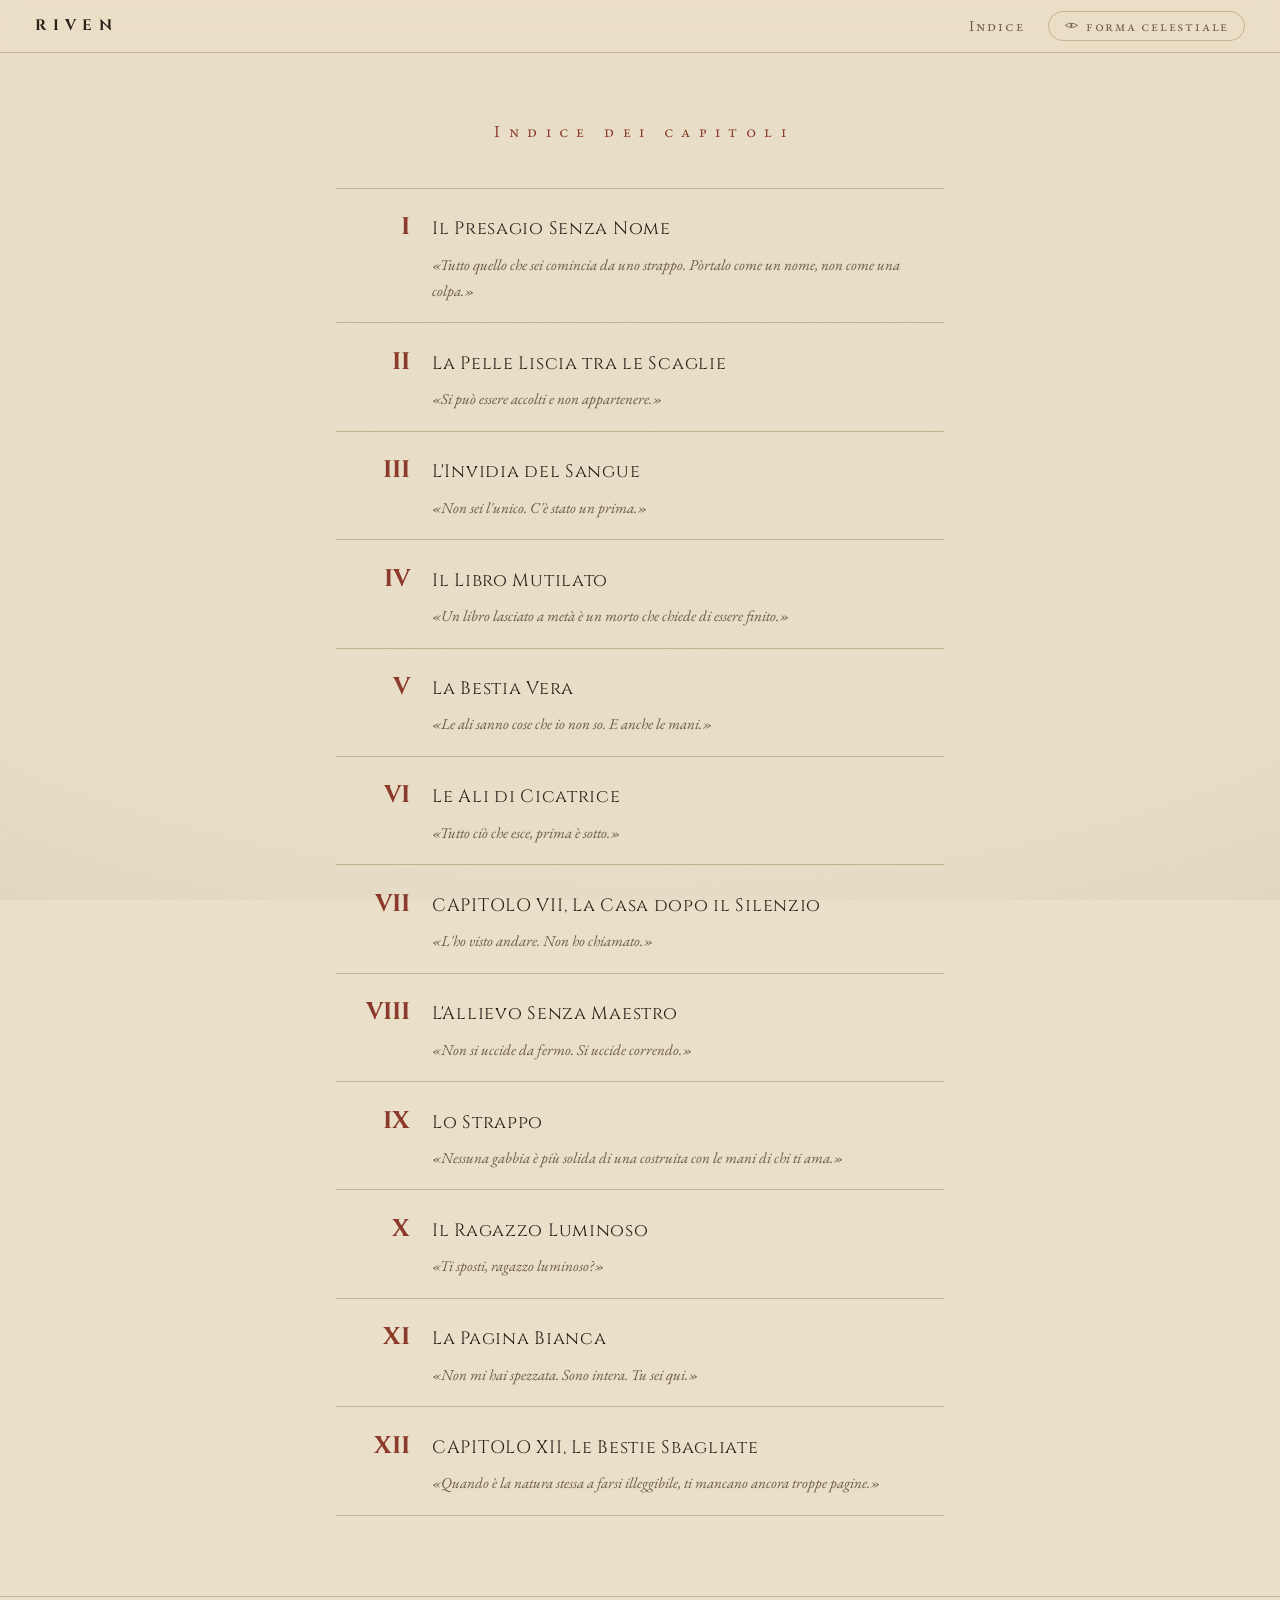
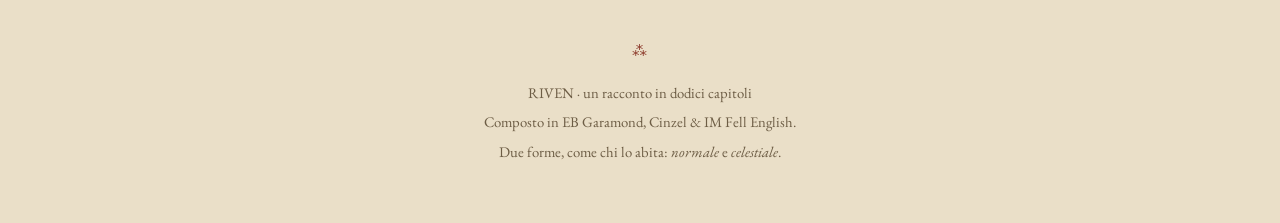
==== indice.html @ 3614bf08 "Add files via upload" ====
<!doctype html>
<html lang="it" data-tema="normale">
<head>
<meta charset="utf-8">
<meta name="viewport" content="width=device-width, initial-scale=1">
<title>Indice — RIVEN</title>
<meta name="description" content="L&#x27;indice dei capitoli del racconto.">
<meta property="og:title" content="Indice — RIVEN">
<meta property="og:description" content="L&#x27;indice dei capitoli del racconto.">
<link rel="preconnect" href="https://fonts.googleapis.com"><link rel="preconnect" href="https://fonts.gstatic.com" crossorigin><link href="https://fonts.googleapis.com/css2?family=Cinzel:wght@700;900&family=EB+Garamond:ital,wght@0,400;0,600;1,400;1,600&family=IM+Fell+English:ital@0;1&family=Caveat:wght@400;600;700&display=swap" rel="stylesheet">
<link rel="stylesheet" href="css/stile.css?v=1781387082">
<script>try{var f=localStorage.getItem('riven-forma');if(!f)f=matchMedia('(prefers-color-scheme: dark)').matches?'celestiale':'normale';document.documentElement.setAttribute('data-tema',f);}catch(e){}</script>
</head>
<body class="pagina-indice">
<div class="fiume" aria-hidden="true"><i></i></div>
<header class="barra">
  <a class="marchio" href="index.html">RIVEN</a>
  <nav>
    <a href="indice.html">Indice</a>
    <button class="forma" type="button"><svg class="occhio" viewBox="0 0 24 16" fill="none" aria-hidden="true">
  <path d="M2 8 Q12 1 22 8 Q12 15 2 8 Z" stroke="currentColor" stroke-width="1.4"/>
  <ellipse cx="12" cy="8" rx="1.4" ry="3.6" fill="currentColor"/>
</svg><span class="etichetta">forma celestiale</span></button>
  </nav>
</header>
<section class="indice" id="indice">
  <h2>Indice dei capitoli</h2>
  <ol>
    <li><a class="voce-indice" href="capitoli/capitolo-01.html">
      <span class="num">I</span><span class="tit">Il Presagio Senza Nome</span>
      <span class="epi">«Tutto quello che sei comincia da uno strappo. Pòrtalo come un nome, non come una colpa.»</span>
    </a></li>
    <li><a class="voce-indice" href="capitoli/capitolo-02.html">
      <span class="num">II</span><span class="tit">La Pelle Liscia tra le Scaglie</span>
      <span class="epi">«Si può essere accolti e non appartenere.»</span>
    </a></li>
    <li><a class="voce-indice" href="capitoli/capitolo-03.html">
      <span class="num">III</span><span class="tit">L&#x27;Invidia del Sangue</span>
      <span class="epi">«Non sei l&#x27;unico. C&#x27;è stato un prima.»</span>
    </a></li>
    <li><a class="voce-indice" href="capitoli/capitolo-04.html">
      <span class="num">IV</span><span class="tit">Il Libro Mutilato</span>
      <span class="epi">«Un libro lasciato a metà è un morto che chiede di essere finito.»</span>
    </a></li>
    <li><a class="voce-indice" href="capitoli/capitolo-05.html">
      <span class="num">V</span><span class="tit">La Bestia Vera</span>
      <span class="epi">«Le ali sanno cose che io non so. E anche le mani.»</span>
    </a></li>
    <li><a class="voce-indice" href="capitoli/capitolo-06.html">
      <span class="num">VI</span><span class="tit">Le Ali di Cicatrice</span>
      <span class="epi">«Tutto ciò che esce, prima è sotto.»</span>
    </a></li>
    <li><a class="voce-indice" href="capitoli/capitolo-07.html">
      <span class="num">VII</span><span class="tit">CAPITOLO VII, La Casa dopo il Silenzio</span>
      <span class="epi">«L&#x27;ho visto andare. Non ho chiamato.»</span>
    </a></li>
    <li><a class="voce-indice" href="capitoli/capitolo-08.html">
      <span class="num">VIII</span><span class="tit">L&#x27;Allievo Senza Maestro</span>
      <span class="epi">«Non si uccide da fermo. Si uccide correndo.»</span>
    </a></li>
    <li><a class="voce-indice" href="capitoli/capitolo-09.html">
      <span class="num">IX</span><span class="tit">Lo Strappo</span>
      <span class="epi">«Nessuna gabbia è più solida di una costruita con le mani di chi ti ama.»</span>
    </a></li>
    <li><a class="voce-indice" href="capitoli/capitolo-10.html">
      <span class="num">X</span><span class="tit">Il Ragazzo Luminoso</span>
      <span class="epi">«Ti sposti, ragazzo luminoso?»</span>
    </a></li>
    <li><a class="voce-indice" href="capitoli/capitolo-11.html">
      <span class="num">XI</span><span class="tit">La Pagina Bianca</span>
      <span class="epi">«Non mi hai spezzata. Sono intera. Tu sei qui.»</span>
    </a></li>
    <li><a class="voce-indice" href="capitoli/capitolo-12.html">
      <span class="num">XII</span><span class="tit">CAPITOLO XII, Le Bestie Sbagliate</span>
      <span class="epi">«Quando è la natura stessa a farsi illeggibile, ti mancano ancora troppe pagine.»</span>
    </a></li>
  </ol>
</section>
<footer class="colophon">
  <span class="fregio">⁂</span>
  <p>RIVEN · un racconto in dodici capitoli</p>
  <p>Composto in EB Garamond, Cinzel &amp; IM Fell English.</p>
  <p>Due forme, come chi lo abita: <em>normale</em> e <em>celestiale</em>.</p>
</footer>
<script src="js/lettura.js?v=1781387082"></script>
</body>
</html>
---- css/stile.css ----
/* ============================================================
   RIVEN · Il Quaderno dello Strappo
   Due forme: "normale" (carta & inchiostro) e "celestiale"
   (pietra notturna & sigilli viola). Il tema è il personaggio.
   ============================================================ */

/* ----------------------------- fondamenta */
:root{
  --font-corpo:'EB Garamond', Georgia, serif;
  --font-lapide:'Cinzel', serif;
  --font-altramano:'IM Fell English', 'EB Garamond', serif;
  --misura:42rem;
  --transizione:.45s cubic-bezier(.4,0,.2,1);
}

/* Forma normale — carta cartonata, inchiostro bruno, rubrica rossa */
html[data-tema="normale"]{
  --carta:#eadfc8;
  --carta-fonda:#e0d2b4;
  --carta-nota:#f2e8d2;
  --inchiostro:#2b2118;
  --inchiostro-tenue:#6d5d45;
  --rubrica:#8c3a2b;            /* il rosso dei copisti */
  --viola:#5f4190;
  --viola-tenue:#7c63ab;
  --linea:#c5b290;
  --linea-forte:#a8946d;
  --bagliore:transparent;
  --fumo-1:rgba(95,65,144,.07);
  --fumo-2:rgba(60,40,20,.06);
  --ombra:0 1px 2px rgba(43,33,24,.08), 0 12px 40px -18px rgba(43,33,24,.25);
  --c-kainar:#5f7d4c;   --c-lexora:#9a6a2c;   --c-bowkarot:#4f6378;
  --c-leda:#a0563a;     --c-torkas:#766343;
}

/* Forma celestiale — pietra notturna, osso, sigilli accesi */
html[data-tema="celestiale"]{
  --carta:#121017;
  --carta-fonda:#0c0a10;
  --carta-nota:#1a1623;
  --inchiostro:#d8d1bf;
  --inchiostro-tenue:#8d8579;
  --rubrica:#a98ae6;            /* la rubrica diventa sigillo */
  --viola:#a98ae6;
  --viola-tenue:#7e63b8;
  --linea:#2e2840;
  --linea-forte:#453a63;
  --bagliore:rgba(169,138,230,.35);
  --fumo-1:rgba(169,138,230,.10);
  --fumo-2:rgba(110,80,180,.07);
  --ombra:0 1px 2px rgba(0,0,0,.5), 0 14px 50px -16px rgba(120,90,200,.18);
  --c-kainar:#93b87e;   --c-lexora:#cda062;   --c-bowkarot:#8ba2bb;
  --c-leda:#cf8862;     --c-torkas:#ab9778;
}

*{box-sizing:border-box}
html{scroll-behavior:smooth}
html, body{ overflow-x:clip }
body{
  margin:0;
  font-family:var(--font-corpo);
  font-size:clamp(1.06rem, 1rem + .35vw, 1.22rem);
  line-height:1.72;
  color:var(--inchiostro);
  background:var(--carta);
  transition:background var(--transizione), color var(--transizione);
  -webkit-font-smoothing:antialiased;
  text-rendering:optimizeLegibility;
}

/* grana della carta — rumore SVG sopra tutto, impercettibile e vivo */
body::before{
  content:"";
  position:fixed; inset:0; z-index:40;
  pointer-events:none;
  background-image:url("data:image/svg+xml,%3Csvg xmlns='http://www.w3.org/2000/svg' width='280' height='280'%3E%3Cfilter id='g'%3E%3CfeTurbulence type='fractalNoise' baseFrequency='0.82' numOctaves='2' stitchTiles='stitch'/%3E%3CfeColorMatrix type='saturate' values='0'/%3E%3C/filter%3E%3Crect width='100%25' height='100%25' filter='url(%23g)'/%3E%3C/svg%3E");
  opacity:.055;
  mix-blend-mode:multiply;
}
html[data-tema="celestiale"] body::before{ mix-blend-mode:screen; opacity:.045; }

/* vignettatura — i bordi del foglio si scuriscono appena */
body::after{
  content:"";
  position:fixed; inset:0; z-index:39; pointer-events:none;
  background:radial-gradient(ellipse 120% 90% at 50% 40%, transparent 60%, rgba(0,0,0,.10) 100%);
  transition:opacity var(--transizione);
}
html[data-tema="normale"] body::after{ opacity:.5 }

a{color:var(--viola); text-decoration:none; transition:color .2s}
a:hover{color:var(--rubrica)}
em{font-style:italic}
strong{font-weight:600}
::selection{background:var(--viola-tenue); color:var(--carta)}

/* ----------------------------- il fiume (progresso di lettura) */
.fiume{
  position:fixed; top:0; left:0; right:0; height:3px; z-index:60;
  background:transparent;
}
.fiume i{
  display:block; height:100%; width:0;
  background:linear-gradient(90deg, var(--viola-tenue), var(--viola), var(--rubrica));
  box-shadow:0 0 8px var(--bagliore);
  transition:width .12s linear;
}

/* ----------------------------- barra di testa */
.barra{
  position:sticky; top:0; z-index:50;
  display:flex; align-items:center; justify-content:space-between;
  padding:.7rem clamp(1rem,4vw,2.2rem);
  background:var(--carta);
  background:color-mix(in srgb, var(--carta) 86%, transparent);
  -webkit-backdrop-filter:blur(8px);
  backdrop-filter:blur(8px);
  border-bottom:1px solid var(--linea);
  transition:background var(--transizione), border-color var(--transizione);
}
.marchio{
  font-family:var(--font-lapide); font-weight:700;
  letter-spacing:.42em; font-size:.95rem; color:var(--inchiostro);
}
.marchio:hover{color:var(--viola)}
.barra nav{display:flex; align-items:center; gap:1.4rem}
.barra nav a{
  font-variant:small-caps; letter-spacing:.14em; font-size:.95rem;
  color:var(--inchiostro-tenue);
}
.barra nav a:hover{color:var(--viola)}

/* il bottone della forma — la trasformazione */
.forma{
  font-family:var(--font-corpo); font-variant:small-caps; letter-spacing:.12em;
  font-size:.92rem; color:var(--inchiostro-tenue);
  background:none; border:1px solid var(--linea); border-radius:2em;
  padding:.28em 1em .34em; cursor:pointer;
  display:inline-flex; align-items:center; gap:.5em;
  transition:all .25s;
}
.forma:hover{border-color:var(--viola); color:var(--viola); box-shadow:0 0 12px var(--bagliore)}
.forma .occhio{width:1em; height:1em; flex:none}
.forma .occhio ellipse, .forma .occhio circle{transition:all .3s}

/* ----------------------------- la pagina */
.pagina{
  max-width:var(--misura);
  margin:0 auto;
  padding:clamp(2.4rem,6vw,4.5rem) clamp(1.2rem,5vw,2rem) 4rem;
}

/* ----------------------------- testata di capitolo */
.testata{ text-align:center; margin-bottom:3rem; position:relative }
.occhiello{
  font-variant:small-caps; letter-spacing:.5em; text-indent:.5em;
  color:var(--rubrica); font-size:.95rem; margin:0 0 1rem;
}
.titolo{
  font-family:var(--font-lapide); font-weight:700;
  font-size:clamp(1.9rem, 1.4rem + 2.4vw, 3rem);
  letter-spacing:.06em; line-height:1.18;
  margin:.1em 0 .5em; color:var(--inchiostro);
  text-wrap:balance;
}
html[data-tema="celestiale"] .titolo{ text-shadow:0 0 26px var(--bagliore) }
.epigrafe{
  font-family:var(--font-altramano); font-style:italic;
  color:var(--inchiostro-tenue); font-size:1.04em;
  max-width:30em; margin:0 auto;
}
.testata::after{
  content:"";
  display:block; width:7rem; height:1px; margin:2rem auto 0;
  background:linear-gradient(90deg, transparent, var(--linea-forte), transparent);
}
/* numerale in filigrana dietro la testata */
.filigrana{
  position:absolute; inset:-1.4rem 0 auto; z-index:-1;
  font-family:var(--font-lapide); font-weight:900;
  font-size:clamp(7rem,18vw,11rem); line-height:1;
  color:var(--inchiostro); opacity:.045;
  user-select:none; pointer-events:none;
}

/* ----------------------------- la tavola (illustrazione) */
.tavola{ margin:0 0 3.2rem; }
.tavola .cornice{
  border:1px solid var(--linea-forte);
  outline:1px solid var(--linea);
  outline-offset:5px;
  background:var(--carta-fonda);
  aspect-ratio:16/10;
  display:grid; place-items:center;
  overflow:hidden; position:relative;
  box-shadow:var(--ombra);
  transition:all var(--transizione);
}
.tavola img{ width:100%; height:100%; object-fit:cover; display:block }
.segnaposto{ text-align:center; padding:1rem; position:relative; width:100% }
.segnaposto .numerale{
  display:block; font-family:var(--font-lapide); font-weight:900;
  font-size:clamp(3.4rem,9vw,5.6rem); color:var(--inchiostro); opacity:.13;
  line-height:1;
}
.segnaposto .motivo{
  display:block; margin-top:.6rem;
  font-variant:small-caps; letter-spacing:.3em; text-indent:.3em;
  font-size:.82rem; color:var(--inchiostro-tenue);
}
.segnaposto::before, .segnaposto::after{
  content:"❦"; position:absolute; top:50%; transform:translateY(-50%);
  color:var(--linea-forte); font-size:1.1rem;
}
.segnaposto::before{left:8%} .segnaposto::after{right:8%}
.tavola figcaption{
  margin-top:.85rem; text-align:center;
  font-variant:small-caps; letter-spacing:.26em; text-indent:.26em;
  font-size:.85rem; color:var(--inchiostro-tenue);
}

/* ----------------------------- il testo */
.testo p{ margin:0 0 1.15em; text-align:justify; -webkit-hyphens:auto; hyphens:auto; }

/* capolettera — rubricato come nei manoscritti */
/* capolettera illuminato, da fiaba — span esplicito (sempre visibile, niente quirk di ::first-letter) */
.testo p.incipit .capolettera{
  float:left;
  font-family:var(--font-altramano); font-style:italic; font-weight:normal;
  font-size:5.5em; line-height:.75;
  margin:.06em .08em -.05em 0; padding:0 .08em 0 0;
  color:var(--rubrica);
}
@supports (color: color-mix(in srgb, red, blue)) {
  .testo p.incipit .capolettera {
    text-shadow:1px 1px 0 color-mix(in srgb, var(--rubrica) 28%, transparent);
  }
}
html[data-tema="celestiale"] .testo p.incipit .capolettera{
  color:var(--viola); text-shadow:0 0 26px var(--bagliore);
}

/* dialoghi — rientro pendente + filo a sinistra che si tinge col parlante */
.testo p.dialogo{
  padding-left:1.3em; text-indent:-.7em;
  border-left:2px solid var(--linea-forte); margin-left:.1em;
}
/* colori-personaggio: nome del parlante + filo del dialogo */
.chi{ font-style:normal; font-weight:600 }
.chi-riven{ color:var(--viola) }
.chi-kainar{ color:var(--c-kainar) }
.chi-lexora{ color:var(--c-lexora) }
.chi-bowkarot{ color:var(--c-bowkarot) }
.chi-leda{ color:var(--c-leda) }
.chi-torkas{ color:var(--c-torkas) }


/* l'altra mano — le voci e i marginalia del Primo */
.testo p.altramano{
  font-family:var(--font-altramano); font-style:italic;
  color:var(--inchiostro);
  color:color-mix(in srgb, var(--inchiostro) 72%, var(--viola));
  text-align:left;
  padding-left:1.6rem; position:relative;
  margin:1.5em 0;
}
.testo p.altramano::before{
  content:""; position:absolute; left:.35rem; top:.3em; bottom:.3em;
  width:1px; background:linear-gradient(var(--viola-tenue), transparent);
}
.testo p.altramano em{ font-style:normal }

/* separatore di scena */
.separatore{
  text-align:center; margin:2.6em 0;
  color:var(--rubrica); font-size:1.15em; letter-spacing:.8em; text-indent:.8em;
  user-select:none;
}
html[data-tema="celestiale"] .separatore{ text-shadow:0 0 14px var(--bagliore) }

/* ----------------------------- psicosi del Cap. VI (le voci sopra il testo) */
.testo{ position:relative }
.psicosi{ position:relative; z-index:0 }
.psicosi::before{
  content:""; position:absolute; inset:-3% 0; z-index:-1; pointer-events:none;
  background:radial-gradient(72% 42% at 50% 50%, var(--fumo-1), transparent 72%);
}
.psicosi-voci{
  position:absolute; inset:0; z-index:6; pointer-events:none;
  font-size:1rem;          /* base per gli em delle voci */
}
.voce{
  position:absolute; font-family:'Caveat', cursive; font-weight:600;
  white-space:nowrap; line-height:1; letter-spacing:.01em;
  opacity:0; transform:rotate(var(--rot,0deg)); will-change:opacity; user-select:none;
}
.voce.paziente{ color:var(--viola) }
.voce.piccola{ color:var(--inchiostro-tenue); font-weight:400; font-style:italic }
html[data-tema="celestiale"] .voce.paziente{ text-shadow:0 0 14px var(--bagliore) }
html[data-tema="celestiale"] .voce.piccola{ text-shadow:0 0 8px rgba(126,99,184,.4) }
.voce .moto{ display:inline-block; will-change:transform }

/* le voci nascono solo quando la scena entra in vista */
.psicosi.attiva .voce.comparsa{ animation:comparsa 1.7s ease forwards }
.psicosi.attiva .voce.pulsazione{ animation:pulsazione 5s ease-in-out infinite }
.psicosi.attiva .voce.lampeggio{ animation:lampeggio 3.4s linear infinite }
.psicosi.attiva .moto.deriva{
  animation-name:deriva; animation-timing-function:ease-in-out;
  animation-iteration-count:infinite; animation-direction:alternate;
}
.psicosi.attiva .moto.tremore{ animation:tremore .14s steps(2,end) infinite }

@keyframes comparsa{ from{opacity:0; filter:blur(3px)} to{opacity:var(--op); filter:blur(0)} }
@keyframes pulsazione{ 0%,100%{opacity:calc(var(--op) * .3)} 50%{opacity:var(--op)} }
@keyframes lampeggio{
  0%{opacity:0} 6%{opacity:var(--op)} 10%{opacity:.04} 15%{opacity:var(--op)}
  34%{opacity:var(--op)} 40%{opacity:0} 70%{opacity:0} 75%{opacity:calc(var(--op)*.9)}
  79%{opacity:.04} 84%{opacity:var(--op)} 95%{opacity:var(--op)} 100%{opacity:0}
}
@keyframes deriva{ from{transform:translate(0,0)} to{transform:translate(.5em,-.55em)} }
@keyframes tremore{
  0%{transform:translate(0,0)} 50%{transform:translate(.06em,-.05em)} 100%{transform:translate(-.05em,.05em)}
}
@media (max-width:760px){ .psicosi-voci{ font-size:.5rem; overflow:hidden } }
@media (prefers-reduced-motion:reduce){
  .voce{ opacity:var(--op) !important; animation:none !important }
  .moto{ animation:none !important }
}

/* ----------------------------- dal bestiario (il libro nel libro) */
.bestiario{
  margin:3.4rem auto 0; max-width:33rem;
  background:var(--carta-nota);
  border:1px solid var(--linea-forte);
  outline:1px solid var(--linea); outline-offset:5px;
  padding:1.5rem 1.7rem 1.2rem;
  transform:rotate(-.5deg);
  box-shadow:var(--ombra);
}
.bestiario .rubrichetta{
  display:block; text-align:center;
  font-variant:small-caps; letter-spacing:.42em; text-indent:.42em;
  font-size:.8rem; color:var(--rubrica); margin-bottom:.9rem;
}
.bestiario .nota{
  font-family:var(--font-altramano); font-style:italic;
  font-size:1.06em; line-height:1.62; margin:0 0 .9em; text-align:left;
}
.bestiario .nota em{ font-style:normal }
.bestiario .provenienza{
  font-size:.86em; color:var(--inchiostro-tenue);
  text-align:right; margin:0; line-height:1.5;
}
html[data-tema="celestiale"] .bestiario{ box-shadow:0 1px 2px rgba(0,0,0,.5), 0 0 34px -12px var(--bagliore) }

/* ----------------------------- finalino (glifo statico di chiusura) */
.finalino-wrap{ margin:3.4rem 0 0; text-align:center }
.finalino{ width:clamp(9rem, 30vw, 13rem); height:auto; display:inline-block }
.finalino .vite path{ stroke:var(--rubrica); stroke-width:1.3; fill:none; stroke-linecap:round; opacity:.8 }
.finalino .motivo path{ stroke:var(--rubrica); stroke-width:1.4; fill:none; stroke-linecap:round; stroke-linejoin:round }
.finalino .motivo .pieno{ fill:var(--viola); stroke:none }
.finalino .pieno{ fill:var(--rubrica); stroke:none }
html[data-tema="celestiale"] .finalino{ filter:drop-shadow(0 0 9px var(--bagliore)) }

/* ----------------------------- explicit (chiusa di capitolo) */
.explicit{
  margin:1.4rem 0 0; text-align:center;
  font-variant:small-caps; letter-spacing:.45em; text-indent:.45em;
  font-size:.78rem; color:var(--inchiostro-tenue);
}

/* ----------------------------- passi (navigazione tra capitoli) */
.passi{
  margin-top:4.5rem; padding-top:1.6rem;
  border-top:1px solid var(--linea);
  display:flex; justify-content:space-between; gap:1rem;
}
.passi a{
  display:flex; flex-direction:column; gap:.15rem; max-width:46%;
}
.passi .verso{
  font-variant:small-caps; letter-spacing:.22em; font-size:.8rem;
  color:var(--inchiostro-tenue);
}
.passi .dove{ font-family:var(--font-lapide); font-size:.98rem; letter-spacing:.04em }
.passi a:hover .dove{ color:var(--rubrica) }
.passi .innanzi{ margin-left:auto; text-align:right }

/* ----------------------------- copertina */
.copertina{
  min-height:100vh;
  min-height:100svh;
  display:grid; place-items:center; text-align:center;
  position:relative; overflow:hidden;
  padding:2rem 1rem;
}
.copertina-interno{ position:relative; z-index:2; max-width:46rem }
.sovratitolo{
  font-variant:small-caps; letter-spacing:.6em; text-indent:.6em;
  color:var(--inchiostro-tenue); font-size:.95rem; margin:0 0 2.2rem;
}
.titolone{
  font-family:var(--font-lapide); font-weight:900;
  font-size:clamp(4rem, 14vw, 9.5rem);
  letter-spacing:.3em; text-indent:.3em;
  margin:.05em 0; line-height:1; color:var(--inchiostro);
}
html[data-tema="celestiale"] .titolone{ text-shadow:0 0 60px var(--bagliore) }
.sottotitolo{
  font-family:var(--font-altramano); font-style:italic;
  font-size:clamp(1.05rem, 1rem + .8vw, 1.4rem);
  color:var(--inchiostro-tenue); margin:1.6rem auto 0; max-width:30em;
}

/* il sigillo — occhio a pupilla verticale tra due ali di fumo */
.sigillo{ width:clamp(64px, 10vw, 96px); height:auto; margin-bottom:1.6rem }
.sigillo .tratto{ stroke:var(--inchiostro); transition:stroke var(--transizione) }
.sigillo .pupilla{ fill:var(--viola); transition:fill var(--transizione) }
html[data-tema="celestiale"] .sigillo{ filter:drop-shadow(0 0 14px var(--bagliore)) }
@keyframes respiro{ 0%,100%{opacity:.85} 50%{opacity:1} }
html[data-tema="celestiale"] .sigillo{ animation:respiro 5s ease-in-out infinite }

/* fumo che deriva sulla copertina */
.fumo{ position:absolute; border-radius:50%; filter:blur(52px); z-index:1; pointer-events:none }
.fumo.a{ width:46vmax; height:30vmax; left:-12vmax; top:6vmax;  background:radial-gradient(closest-side, var(--fumo-1), transparent) }
.fumo.b{ width:42vmax; height:34vmax; right:-14vmax; bottom:-4vmax; background:radial-gradient(closest-side, var(--fumo-2), transparent) }
.fumo.c{ width:30vmax; height:22vmax; left:30vmax; bottom:10vmax; background:radial-gradient(closest-side, var(--fumo-1), transparent) }
@keyframes deriva-a{ from{transform:translate(0,0) rotate(0deg)} to{transform:translate(7vmax,-4vmax) rotate(8deg)} }
@keyframes deriva-b{ from{transform:translate(0,0)} to{transform:translate(-6vmax,-5vmax)} }
@keyframes deriva-c{ from{transform:translate(0,0) scale(1)} to{transform:translate(4vmax,3vmax) scale(1.15)} }
.fumo.a{ animation:deriva-a 26s ease-in-out infinite alternate }
.fumo.b{ animation:deriva-b 31s ease-in-out infinite alternate }
.fumo.c{ animation:deriva-c 23s ease-in-out infinite alternate }

/* segnalibro — riprendi la lettura */
.segnalibro{
  display:none;
  margin:2.4rem auto 0; max-width:26rem;
  border:1px solid var(--linea-forte);
  background:var(--carta-nota);
  padding:.8rem 2rem .8rem 1.2rem; text-align:center;
  box-shadow:var(--ombra); position:relative;
}
.chiudi-segnalibro{
  position:absolute; top:.4rem; right:.4rem;
  background:transparent; border:none;
  color:var(--inchiostro-tenue); font-size:.9rem;
  cursor:pointer; padding:.2rem; transition:color .2s;
}
.chiudi-segnalibro:hover{ color:var(--rubrica) }
.segnalibro.visibile{ display:block }
.segnalibro .dove-eri{
  font-variant:small-caps; letter-spacing:.2em; font-size:.8rem;
  color:var(--inchiostro-tenue); display:block; margin-bottom:.15rem;
}
.segnalibro a{ font-family:var(--font-lapide); letter-spacing:.05em }

/* ----------------------------- indice */
.indice{ max-width:var(--misura); margin:0 auto; padding:4rem clamp(1.2rem,5vw,2rem) 5rem }
.indice h2{
  font-variant:small-caps; letter-spacing:.5em; text-indent:.5em; text-align:center;
  font-weight:400; font-size:1.05rem; color:var(--rubrica); margin:0 0 2.6rem;
}
.indice ol{ list-style:none; margin:0; padding:0 }
.indice li{ border-bottom:1px solid var(--linea) }
.indice li:first-child{ border-top:1px solid var(--linea) }
.voce-indice{
  display:grid; grid-template-columns:4.2rem 1fr; gap:0 1.4rem;
  align-items:baseline;
  padding:1.15rem .4rem; color:var(--inchiostro);
  transition:background .25s;
}
.voce-indice:hover{ background:color-mix(in srgb, var(--viola) 6%, transparent) }
.voce-indice .num{
  font-family:var(--font-lapide); font-weight:700; font-size:1.5rem;
  color:var(--rubrica); text-align:right;
  transition:text-shadow .25s;
}
.voce-indice:hover .num{ text-shadow:0 0 16px var(--bagliore) }
.voce-indice .tit{ font-family:var(--font-lapide); font-size:1.12rem; letter-spacing:.04em }
.voce-indice .epi{
  grid-column:2; font-family:var(--font-altramano); font-style:italic;
  font-size:.95rem; color:var(--inchiostro-tenue); margin-top:.2rem;
}

/* ----------------------------- colophon */
.colophon{
  border-top:1px solid var(--linea);
  text-align:center; padding:2.6rem 1.4rem 3.4rem;
  color:var(--inchiostro-tenue); font-size:.92rem;
}
.colophon .fregio{ color:var(--rubrica); letter-spacing:.6em; text-indent:.6em; display:block; margin-bottom:1rem }
.colophon p{ margin:.3em 0 }

/* il libro che si apre (home) */
.home .copertina{ gap:0 }
.scena-libro{ perspective:2400px; perspective-origin:50% 42%; position:relative; z-index:2 }
.libro3d{
  --spessore: 40px;
  position:relative;
  width:min(82vw, 30rem); height:min(74svh, 42rem);
  transform-style:preserve-3d; cursor:grab;
}
.libro3d:active{ cursor:grabbing }
.libro3d:focus-visible{ outline:2px solid var(--viola); outline-offset:16px; border-radius:6px }

/* la pagina interna (incipit) — sotto la copertina, si scopre aprendo */
.pagina-dentro{
  position:absolute; inset:0;
  background:var(--carta-nota);
  border:1px solid var(--linea-forte);
  transform:translateZ(calc(var(--spessore) * -1));
  box-shadow:var(--ombra);
  display:grid; place-items:center;
  padding:clamp(1.4rem,4.5vw,3rem); overflow:hidden;
  backface-visibility:hidden; -webkit-backface-visibility:hidden;
}
.pagina-dentro::before{
  content:""; position:absolute; top:0; bottom:0; left:0; width:13%;
  background:linear-gradient(90deg, rgba(0,0,0,.17), transparent); pointer-events:none;
}

/* la copertina rigida, incernierata a sinistra (lo spine) */
.copertina-libro{
  position:absolute; inset:0;
  transform-origin:left center; transform:rotateY(0deg);
  transform-style:preserve-3d;
  transition:transform 1.7s cubic-bezier(.62,.04,.26,1);
  z-index:3;
}
.libro3d.aperto .copertina-libro{ transform:rotateY(-160deg) }
.faccia{
  position:absolute; inset:0;
  backface-visibility:hidden; -webkit-backface-visibility:hidden;
  display:grid; place-items:center;
}
.faccia.fronte{
  background:linear-gradient(120deg, rgba(0,0,0,.20), transparent 22%), var(--carta-fonda);
  border:1px solid var(--linea-forte);
  outline:1px solid var(--linea); outline-offset:-11px;
  box-shadow:var(--ombra), inset 0 0 70px rgba(0,0,0,.08);
  text-align:center; padding:2rem 1.6rem;
}
.faccia.fronte::before{
  content:""; position:absolute; top:0; bottom:0; left:0; width:10px;
  background:linear-gradient(90deg, rgba(0,0,0,.30), rgba(0,0,0,.03));
}
.faccia.retro{
  transform:rotateY(180deg);
  background:var(--carta-fonda);
  border:1px solid var(--linea-forte);
  outline:1px solid var(--linea); outline-offset:-11px;
}
.sigillo-retro{ width:44% }
.sigillo-retro path{ stroke:var(--inchiostro); opacity:.2 }
.sigillo-retro ellipse{ fill:var(--viola); opacity:.3 }

.faccia.fronte .titolone{ font-size:clamp(2.8rem,11vw,5rem); letter-spacing:.24em; text-indent:.24em }
.faccia.fronte .sovratitolo{ margin-bottom:1.4rem; font-size:.78rem }
.faccia.fronte .sottotitolo{ font-size:1.02rem; margin-top:1.2rem }
.faccia.fronte .invito{
  display:inline-block; margin-top:2.2rem;
  font-variant:small-caps; letter-spacing:.4em; text-indent:.4em; font-size:.82rem;
  color:var(--rubrica); border:1px solid var(--linea-forte); border-radius:2em;
  padding:.45em 1.4em .5em; animation:respiro 3.2s ease-in-out infinite;
}

/* incipit: appare quando la copertina è quasi spalancata */
.pagina-dentro .incipit{
  font-family:var(--font-altramano); font-style:italic;
  text-align:center; line-height:1.8;
  font-size:clamp(1rem,.9rem + .6vw,1.2rem);
  opacity:0; transform:translateY(8px);
  transition:opacity 1s ease, transform 1s ease;
}
.libro3d.aperto .incipit{ opacity:1; transform:none; transition-delay:1s }
.pagina-dentro .incipit p{ margin:0 0 1.1em }
.pagina-dentro .incipit .monito{ color:var(--rubrica); margin-top:1.5em }
.pagina-dentro .incipit .vai-indice{
  display:inline-block; position:relative; z-index:50; transform:translateZ(20px); cursor:pointer;
  background:transparent; border:1px solid var(--rubrica); color:var(--rubrica); padding:.5rem 1.2rem; border-radius:2em; transition:all .2s; background:none; border:none; color:var(--viola); margin-top:1rem; font-family:var(--font-corpo); font-style:normal;
  font-variant:small-caps; letter-spacing:.32em; text-indent:.32em; font-size:.85rem;
}
@media (prefers-reduced-motion:reduce){
  .copertina-libro{ transition:transform .4s ease } .incipit{ transition:none }
}

/* ----------------------------- post scriptum (a mano) */
.postscriptum{
  margin:3rem auto 0; max-width:30rem;
  font-family:'Caveat', cursive;
  color:var(--inchiostro);
  color:color-mix(in srgb, var(--inchiostro) 60%, var(--viola));
  transform:rotate(-1.6deg);
  border-top:1px dashed var(--linea-forte);
  padding-top:2rem; text-align:center;
}
.postscriptum .ps-riga{ font-size:1.5rem; line-height:1.3; margin:0 0 .7em }
.postscriptum .grande{ font-size:1.9rem; font-weight:600 }
.postscriptum .ps-firma{ font-size:1.4rem; text-align:right; margin:.8em 0 0 }
html[data-tema="celestiale"] .postscriptum{ text-shadow:0 0 14px var(--bagliore) }

/* ----------------------------- la marea (Cap. XI — il panico, l'affogare) */
.panico{ position:relative }
/* la stanza si stringe: vignetta fredda che pulsa, pilotata dallo scroll */
.marea{
  position:fixed; inset:0; z-index:30; pointer-events:none;
  opacity:0; transition:opacity .25s linear;
  background:
    radial-gradient(120% 90% at 50% 45%, transparent 30%, rgba(8,10,22,.55) 78%, rgba(4,6,16,.92) 100%),
    radial-gradient(60% 50% at 50% 45%, rgba(40,60,120,.18), transparent 70%);
}
.marea::after{   /* increspatura d'acqua nera ai bordi */
  content:""; position:absolute; inset:0;
  background:radial-gradient(100% 70% at 50% 50%, transparent 55%, rgba(20,30,60,.35) 100%);
  mix-blend-mode:multiply;
}
html[data-tema="celestiale"] .marea{
  background:
    radial-gradient(120% 90% at 50% 45%, transparent 28%, rgba(0,0,0,.6) 76%, #000 100%),
    radial-gradient(60% 50% at 50% 45%, rgba(120,90,200,.22), transparent 70%);
}
/* il testo del panico, man mano che si affonda, si fa opaco e trema (var pilotata da JS) */
.panico{ --giu:0 }
.panico .testo-affonda, .panico > p, .panico > div:not(.marea){
  transition:filter .3s linear;
}
@media (prefers-reduced-motion:reduce){
  .marea{ transition:none }
}

/* ============================================================
   EFFETTI IMMERSIVI per-capitolo
   ============================================================ */

/* --- Cap. III · il sigillo inciso a fuoco --- */
.sigillo-scena{ position:relative }
.sigillo-fuoco{
  position:fixed; inset:0; z-index:33; pointer-events:none;
  display:grid; place-items:center; opacity:0;
  background:radial-gradient(closest-side, rgba(8,4,18,.74), rgba(8,4,18,.32) 45%, transparent 70%);
}
.sigillo-fuoco svg{ width:min(66vmin, 520px); height:auto; overflow:visible }
.sigillo-fuoco .ramo{
  fill:none; stroke:#c9aef0; stroke-width:2.4; stroke-linecap:round; stroke-linejoin:round;
  stroke-dasharray:1; stroke-dashoffset:1;
  filter:drop-shadow(0 0 4px #fff) drop-shadow(0 0 12px var(--viola)) drop-shadow(0 0 26px var(--viola));
}
.sigillo-fuoco .occhio-p{
  fill:#e7d8ff; opacity:0;
  transform-box:fill-box; transform-origin:center;
  filter:drop-shadow(0 0 10px var(--viola)) drop-shadow(0 0 22px var(--viola));
}
.sigillo-scena.acceso .sigillo-fuoco{ animation:sig-vita 6.5s ease forwards }
.sigillo-scena.acceso .ramo{ animation:sig-incidi 1.9s cubic-bezier(.5,0,.3,1) forwards .2s, sig-pulsa 2.4s ease-in-out 2.2s infinite }
.sigillo-scena.acceso .ramo:nth-of-type(n+2){ animation-delay:.65s, 2.4s }
.sigillo-scena.acceso .ramo:nth-of-type(n+5){ animation-delay:1.1s, 2.6s }
.sigillo-scena.acceso .occhio-p{ animation:sig-occhio 1.5s ease forwards 1.7s }
@keyframes sig-vita{ 0%{opacity:0} 14%{opacity:1} 60%{opacity:1} 78%{opacity:.92} 100%{opacity:0} }
@keyframes sig-incidi{ to{ stroke-dashoffset:0 } }
@keyframes sig-pulsa{ 0%,100%{ stroke:#b79ae6 } 50%{ stroke:#efe2ff } }
@keyframes sig-occhio{ 0%{opacity:0; transform:scale(.4)} 55%{opacity:1; transform:scale(1.12)} 100%{opacity:.95; transform:none} }
@media (prefers-reduced-motion:reduce){ .sigillo-fuoco{ display:none } }

/* --- Cap. IV · inchiostro sanguinante --- */
.inchiostro{ position:fixed; top:0; left:0; right:0; height:0; z-index:24; pointer-events:none; --ink:#241a12 }
html[data-tema="celestiale"] .inchiostro{ --ink:#5b3f87 }
.inchiostro .orlo{ position:absolute; top:0; left:0; right:0; height:5px; background:var(--ink); opacity:.5 }
.inchiostro .goccia{
  position:absolute; top:0; width:10px;
  height:calc(var(--cola,0) * var(--maxlen,30vh));
  background:linear-gradient(var(--ink) 55%, transparent);
  border-radius:0 0 46% 46% / 0 0 16px 16px;
  opacity:.4; transition:height .12s linear;
}
html[data-tema="celestiale"] .inchiostro .goccia{ opacity:.5; filter:drop-shadow(0 0 6px rgba(150,110,225,.45)) }
@media (prefers-reduced-motion:reduce){ .inchiostro .goccia{ transition:none } }

/* --- Cap. V · lo sciame di occhi --- */
.lupi{ position:relative }
.occhi{ position:fixed; inset:0; z-index:9; pointer-events:none; opacity:0; transition:opacity 1.4s ease }
.lupi.visti .occhi{ opacity:1 }
.occhi::before{ content:""; position:absolute; inset:0;
  background:radial-gradient(120% 95% at 50% 50%, transparent 40%, rgba(3,1,8,.72) 100%); }
.occhio-spia{ position:absolute; width:calc(var(--sc,1) * 58px); transform:translate(-50%,-50%) }
.occhio-spia svg{ width:100%; height:auto; overflow:visible; display:block }
.occhio-spia .palpebra{ fill:rgba(8,5,14,.9); stroke-width:1 }
.occhio-spia .bulbo{ transition:transform .16s ease-out }
.tinta-r .palpebra{ stroke:rgba(190,40,55,.55) }
.tinta-r .iride{ fill:#5e0e1a } .tinta-r .pupilla{ fill:#e23047; filter:drop-shadow(0 0 5px #e23047) }
.tinta-v .palpebra{ stroke:rgba(150,110,225,.55) }
.tinta-v .iride{ fill:#2f1f55 } .tinta-v .pupilla{ fill:#a98ae6; filter:drop-shadow(0 0 6px #a98ae6) }
.lupi.visti .occhio-spia{ animation:occhio-nasce .8s ease both }
@keyframes occhio-nasce{ from{opacity:0} to{opacity:1} }
@media (prefers-reduced-motion:reduce){ .occhio-spia .bulbo{ transition:none } }

/* --- Cap. IX · lo strappo di carta --- */
.strappo{ position:relative; margin:2.2rem 0; overflow:visible }
.strappo .orlo-su, .strappo .orlo-giu, .strappo .vuoto{
  display:block; width:100vw; margin-left:50%; transform:translateX(-50%);
}
.strappo .orlo-su, .strappo .orlo-giu{ height:22px }
.strappo .orlo-su path, .strappo .orlo-giu path{ fill:var(--carta) }
.strappo .orlo-su{ filter:drop-shadow(0 3px 2px rgba(0,0,0,.28)) }
.strappo .orlo-giu{ filter:drop-shadow(0 -3px 2px rgba(0,0,0,.28)) }
.strappo .vuoto{ height:0; background:#06040c; box-shadow:inset 0 0 34px #000;
  transition:height 1.2s cubic-bezier(.7,0,.3,1) }
.strappo.aperto .vuoto{ height:62px }
@media (prefers-reduced-motion:reduce){ .strappo .vuoto{ transition:none; height:40px } }

/* ----------------------------- accessibilità & stampa */
@media (prefers-reduced-motion:reduce){
  .fumo, .sigillo{ animation:none !important }
  html{ scroll-behavior:auto }
}
@media (max-width:560px){
  .testo p{ text-align:left }
  .passi .dove{ font-size:.88rem }
  .voce-indice{ grid-template-columns:3rem 1fr; gap:0 .9rem }
}
@media print{
  .barra, .fiume, .passi, .forma, .discesa, .fumo, .segnalibro, .psicosi-voci, .marea,
  .sigillo-fuoco, .inchiostro, .occhi, .strappo{ display:none !important }
  .copertina-libro{ display:none !important }
  .incipit{ opacity:1 !important; transform:none !important }
  body{ background:#fff; color:#111; font-size:11.5pt }
  body::before, body::after{ display:none }
  .pagina{ max-width:100% }
  .testo p{ orphans:3; widows:3 }
  .titolo, .occhiello{ color:#111 }
}





/* Struttura 3D del Libro (Spessore) */
.bordo-superiore, .bordo-destro, .bordo-inferiore {
  position: absolute;
  /* La texture della carta deve funzionare bene anche nel tema celestiale. Uso variabili CSS. */
  background: repeating-linear-gradient(to right, var(--carta) 0px, var(--carta-fonda) 1px, var(--carta-nota) 2px, var(--linea) 3px);
  border: 1px solid var(--linea-forte);
}
.bordo-superiore {
  top: 0; left: 0; right: 0; height: var(--spessore);
  transform-origin: top; transform: rotateX(-90deg);
  background: repeating-linear-gradient(to bottom, var(--carta) 0px, var(--carta-fonda) 1px, var(--carta-nota) 2px, var(--linea) 3px);
}
.bordo-inferiore {
  bottom: 0; left: 0; right: 0; height: var(--spessore);
  transform-origin: bottom; transform: rotateX(90deg);
  background: repeating-linear-gradient(to top, var(--carta) 0px, var(--carta-fonda) 1px, var(--carta-nota) 2px, var(--linea) 3px);
}
.bordo-destro {
  top: 0; bottom: 0; right: 0; width: var(--spessore);
  transform-origin: right; transform: rotateY(-90deg);
}

.dorso {
  position: absolute; top: 0; bottom: 0; left: 0; width: var(--spessore);
  background: var(--carta-fonda); border: 1px solid var(--linea-forte);
  transform-origin: left; transform: rotateY(90deg);
  box-shadow: inset 0 0 20px rgba(0,0,0,.15);
}

.copertina-retro {
  position: absolute; inset: 0;
  transform: translateZ(calc(var(--spessore) * -1)) rotateY(180deg);
  background: linear-gradient(120deg, rgba(0,0,0,.20), transparent 22%), var(--carta-fonda);
  border: 1px solid var(--linea-forte);
  outline: 1px solid var(--linea); outline-offset: -11px;
  box-shadow: inset 0 0 70px rgba(0,0,0,.08);
  display: flex; flex-direction: column; justify-content: center; align-items: center;
  padding: 3rem 2rem; text-align: center;
  backface-visibility: hidden; -webkit-backface-visibility: hidden;
}

.copertina-retro .sinossi {
  font-family: var(--font-altramano); font-style: italic;
  font-size: 1.12rem; color: var(--inchiostro-tenue);
  margin-top: 1.8rem; line-height: 1.6; max-width: 22rem;
}

.copertina-retro .sigillo-retro { width: 35%; max-width: 70px; opacity: 0.6; }
.copertina-retro .sigillo-retro path { stroke: var(--inchiostro); }
.copertina-retro .sigillo-retro ellipse { fill: var(--viola); }




.libro3d.aperto .copertina-libro {
  pointer-events: none;
}


.pagina-dentro .incipit .vai-indice {
  display: inline-block; cursor: pointer;
  font-family: var(--font-corpo); font-variant: small-caps; letter-spacing: .32em; text-indent: .32em; font-size: .85rem;
  background: transparent; border: 1px solid var(--rubrica); color: var(--rubrica);
  padding: .6rem 1.4rem; border-radius: 2em; transition: all .25s;
  pointer-events: auto; position: relative; z-index: 100;
}

.pagina-dentro .incipit .vai-indice:hover {
  background: var(--rubrica); color: var(--carta); box-shadow: 0 0 16px var(--bagliore);
  transform: scale(1.05);
}
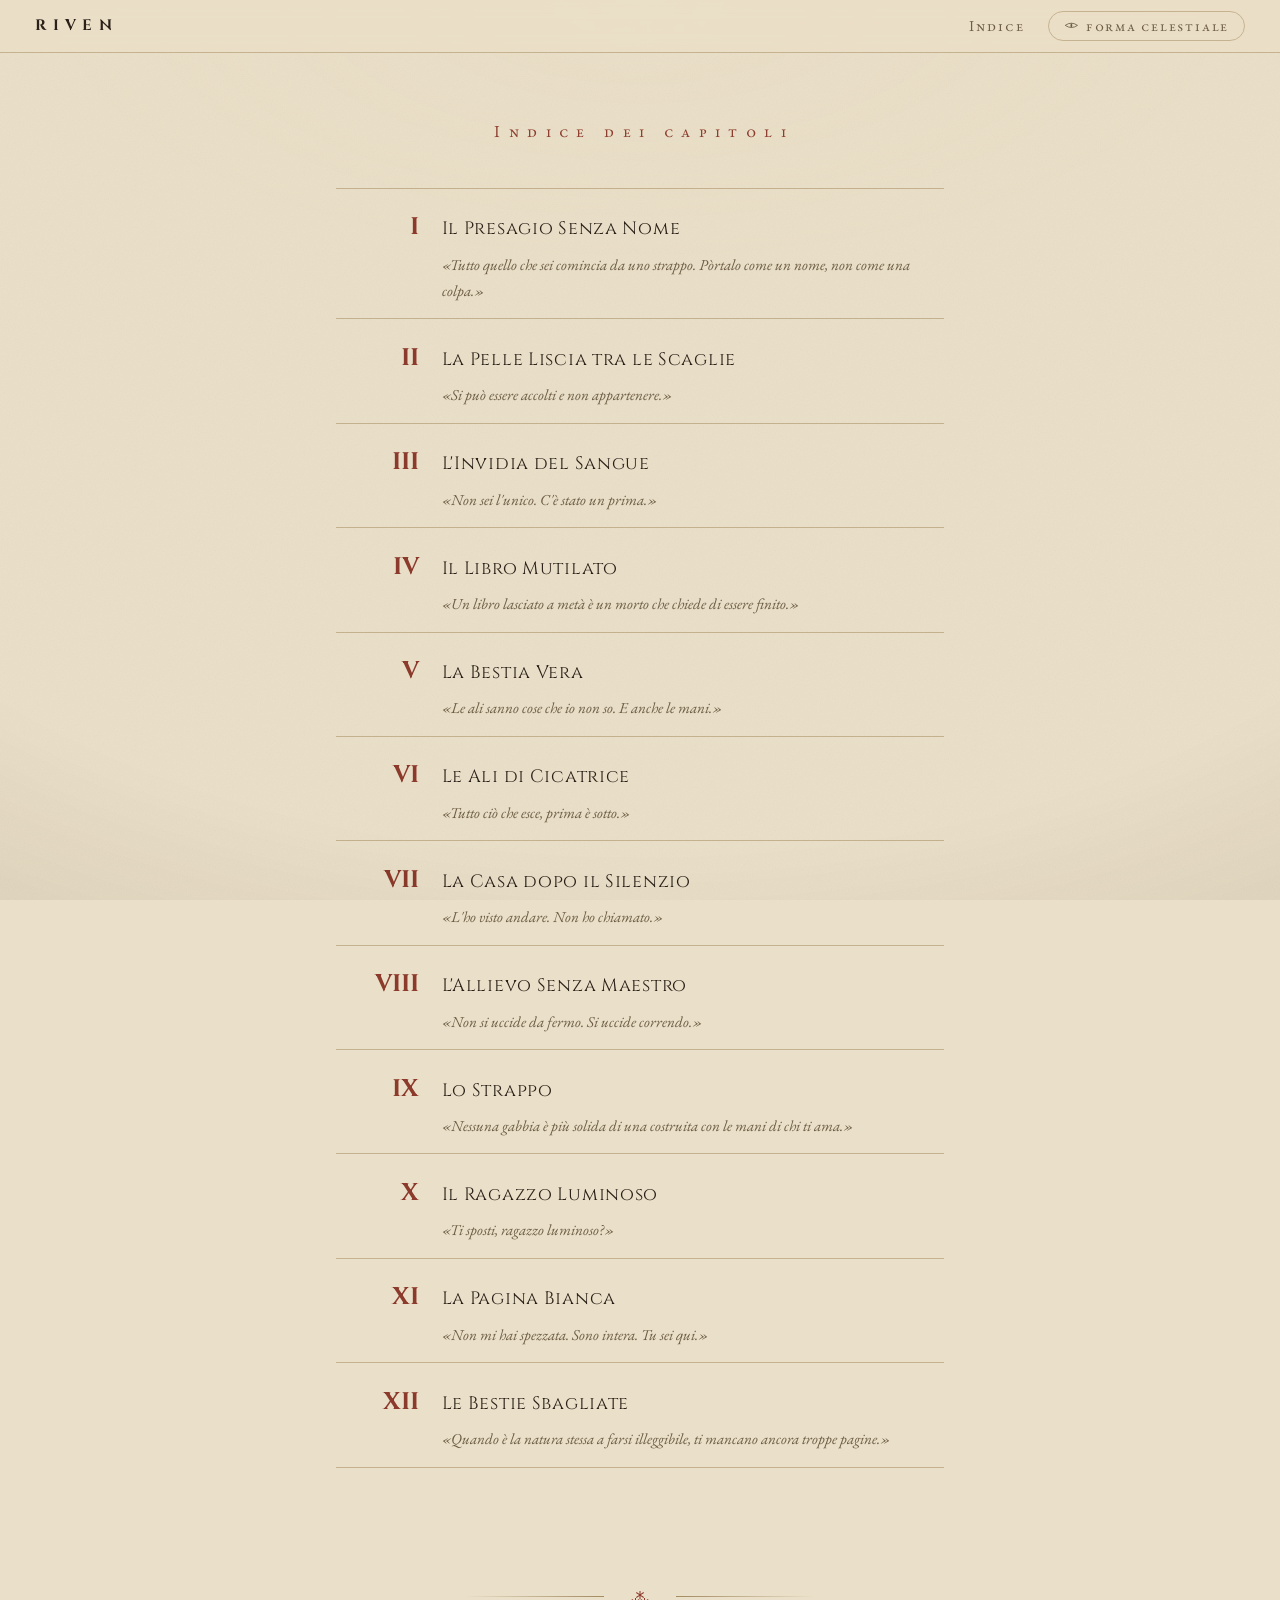
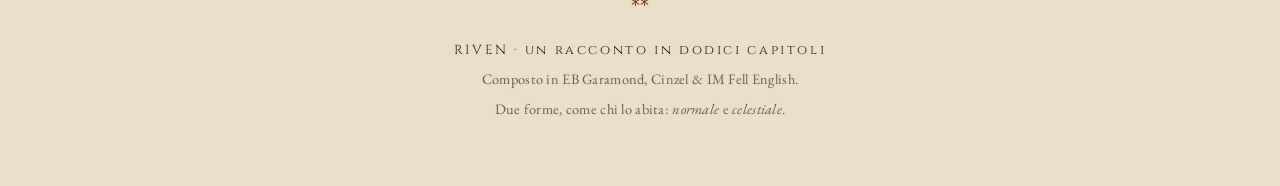
==== commit da7466b5: "Add files via upload" ====
--- a/indice.html
+++ b/indice.html
@@ -8,7 +8,7 @@
 <meta property="og:title" content="Indice — RIVEN">
 <meta property="og:description" content="L&#x27;indice dei capitoli del racconto.">
 <link rel="preconnect" href="https://fonts.googleapis.com"><link rel="preconnect" href="https://fonts.gstatic.com" crossorigin><link href="https://fonts.googleapis.com/css2?family=Cinzel:wght@700;900&family=EB+Garamond:ital,wght@0,400;0,600;1,400;1,600&family=IM+Fell+English:ital@0;1&family=Caveat:wght@400;600;700&display=swap" rel="stylesheet">
-<link rel="stylesheet" href="css/stile.css?v=1781387082">
+<link rel="stylesheet" href="css/stile.css?v=1781432288">
 <script>try{var f=localStorage.getItem('riven-forma');if(!f)f=matchMedia('(prefers-color-scheme: dark)').matches?'celestiale':'normale';document.documentElement.setAttribute('data-tema',f);}catch(e){}</script>
 </head>
 <body class="pagina-indice">
@@ -51,7 +51,7 @@
       <span class="epi">«Tutto ciò che esce, prima è sotto.»</span>
     </a></li>
     <li><a class="voce-indice" href="capitoli/capitolo-07.html">
-      <span class="num">VII</span><span class="tit">CAPITOLO VII, La Casa dopo il Silenzio</span>
+      <span class="num">VII</span><span class="tit">La Casa dopo il Silenzio</span>
       <span class="epi">«L&#x27;ho visto andare. Non ho chiamato.»</span>
     </a></li>
     <li><a class="voce-indice" href="capitoli/capitolo-08.html">
@@ -71,7 +71,7 @@
       <span class="epi">«Non mi hai spezzata. Sono intera. Tu sei qui.»</span>
     </a></li>
     <li><a class="voce-indice" href="capitoli/capitolo-12.html">
-      <span class="num">XII</span><span class="tit">CAPITOLO XII, Le Bestie Sbagliate</span>
+      <span class="num">XII</span><span class="tit">Le Bestie Sbagliate</span>
       <span class="epi">«Quando è la natura stessa a farsi illeggibile, ti mancano ancora troppe pagine.»</span>
     </a></li>
   </ol>
@@ -82,6 +82,6 @@
   <p>Composto in EB Garamond, Cinzel &amp; IM Fell English.</p>
   <p>Due forme, come chi lo abita: <em>normale</em> e <em>celestiale</em>.</p>
 </footer>
-<script src="js/lettura.js?v=1781387082"></script>
+<script src="js/lettura.js?v=1781432288"></script>
 </body>
 </html>
--- a/css/stile.css
+++ b/css/stile.css
@@ -31,6 +31,7 @@
   --ombra:0 1px 2px rgba(43,33,24,.08), 0 12px 40px -18px rgba(43,33,24,.25);
   --c-kainar:#5f7d4c;   --c-lexora:#9a6a2c;   --c-bowkarot:#4f6378;
   --c-leda:#a0563a;     --c-torkas:#766343;
+  --pelle:#2c1a10; --pelle-luce:#5c3c25; --pelle-scura:#1a0f08; --oro:#c8a24a; --oro-tenue:#9a7a36;
 }
 
 /* Forma celestiale — pietra notturna, osso, sigilli accesi */
@@ -51,6 +52,7 @@
   --ombra:0 1px 2px rgba(0,0,0,.5), 0 14px 50px -16px rgba(120,90,200,.18);
   --c-kainar:#93b87e;   --c-lexora:#cda062;   --c-bowkarot:#8ba2bb;
   --c-leda:#cf8862;     --c-torkas:#ab9778;
+  --pelle:#171022; --pelle-luce:#3a2c52; --pelle-scura:#0c0812; --oro:#b79be0; --oro-tenue:#8166b0;
 }
 
 *{box-sizing:border-box}
@@ -83,10 +85,17 @@
 body::after{
   content:"";
   position:fixed; inset:0; z-index:39; pointer-events:none;
-  background:radial-gradient(ellipse 120% 90% at 50% 40%, transparent 60%, rgba(0,0,0,.10) 100%);
+  background:
+    radial-gradient(120% 75% at 50% 0%, rgba(255,242,214,.06), transparent 42%),
+    radial-gradient(ellipse 122% 96% at 50% 42%, transparent 54%, rgba(40,26,12,.18) 100%);
   transition:opacity var(--transizione);
 }
-html[data-tema="normale"] body::after{ opacity:.5 }
+html[data-tema="normale"] body::after{ opacity:.65 }
+html[data-tema="celestiale"] body::after{
+  background:
+    radial-gradient(120% 75% at 50% 0%, rgba(150,120,210,.07), transparent 44%),
+    radial-gradient(ellipse 122% 96% at 50% 42%, transparent 48%, rgba(0,0,0,.55) 100%);
+}
 
 a{color:var(--viola); text-decoration:none; transition:color .2s}
 a:hover{color:var(--rubrica)}
@@ -340,7 +349,12 @@
 .bestiario .rubrichetta{
   display:block; text-align:center;
   font-variant:small-caps; letter-spacing:.42em; text-indent:.42em;
-  font-size:.8rem; color:var(--rubrica); margin-bottom:.9rem;
+  font-size:.8rem; color:var(--rubrica); margin-bottom:1.1rem;
+}
+.bestiario .rubrichetta::before,
+.bestiario .rubrichetta::after{
+  content:"❦"; color:var(--oro-tenue); font-size:.92em;
+  letter-spacing:0; text-indent:0; margin:0 .7em; opacity:.7;
 }
 .bestiario .nota{
   font-family:var(--font-altramano); font-style:italic;
@@ -466,11 +480,17 @@
 .indice li:first-child{ border-top:1px solid var(--linea) }
 .voce-indice{
   display:grid; grid-template-columns:4.2rem 1fr; gap:0 1.4rem;
-  align-items:baseline;
-  padding:1.15rem .4rem; color:var(--inchiostro);
-  transition:background .25s;
-}
-.voce-indice:hover{ background:color-mix(in srgb, var(--viola) 6%, transparent) }
+  align-items:baseline; position:relative;
+  padding:1.15rem .4rem .9rem 1rem; color:var(--inchiostro);
+  transition:background .25s, padding-left .25s;
+}
+.voce-indice::before{   /* filo verticale che cresce all'hover */
+  content:""; position:absolute; left:0; top:50%; width:2px; height:0;
+  background:linear-gradient(var(--viola), var(--rubrica));
+  transform:translateY(-50%); transition:height .28s ease; opacity:.85;
+}
+.voce-indice:hover{ background:color-mix(in srgb, var(--viola) 6%, transparent); padding-left:1.4rem }
+.voce-indice:hover::before{ height:62% }
 .voce-indice .num{
   font-family:var(--font-lapide); font-weight:700; font-size:1.5rem;
   color:var(--rubrica); text-align:right;
@@ -485,12 +505,20 @@
 
 /* ----------------------------- colophon */
 .colophon{
-  border-top:1px solid var(--linea);
-  text-align:center; padding:2.6rem 1.4rem 3.4rem;
-  color:var(--inchiostro-tenue); font-size:.92rem;
-}
-.colophon .fregio{ color:var(--rubrica); letter-spacing:.6em; text-indent:.6em; display:block; margin-bottom:1rem }
-.colophon p{ margin:.3em 0 }
+  text-align:center; padding:3rem 1.4rem 3.6rem;
+  color:var(--inchiostro-tenue); font-size:.9rem; position:relative;
+}
+.colophon::before{
+  content:""; display:block; width:min(58%,22rem); height:1px; margin:0 auto 1.7rem;
+  background:linear-gradient(90deg, transparent, var(--linea-forte) 35%, var(--oro-tenue), var(--linea-forte) 65%, transparent);
+}
+.colophon .fregio{
+  color:var(--rubrica); font-size:1.15rem; letter-spacing:.5em; text-indent:.5em;
+  display:block; width:-moz-fit-content; width:fit-content; margin:-2.55rem auto 1.5rem;
+  background:var(--carta); padding:0 1.1rem; position:relative;
+}
+.colophon p{ margin:.4em 0; letter-spacing:.02em }
+.colophon p:first-of-type{ font-family:var(--font-lapide); letter-spacing:.2em; font-size:.82rem; color:var(--inchiostro) }
 
 /* il libro che si apre (home) */
 .home .copertina{ gap:0 }
@@ -535,33 +563,54 @@
   display:grid; place-items:center;
 }
 .faccia.fronte{
-  background:linear-gradient(120deg, rgba(0,0,0,.20), transparent 22%), var(--carta-fonda);
-  border:1px solid var(--linea-forte);
-  outline:1px solid var(--linea); outline-offset:-11px;
-  box-shadow:var(--ombra), inset 0 0 70px rgba(0,0,0,.08);
+  background:
+    radial-gradient(130% 100% at 16% 8%, rgba(255,236,200,.10), transparent 46%),
+    linear-gradient(135deg, transparent 38%, rgba(0,0,0,.34)),
+    linear-gradient(90deg, rgba(0,0,0,.5), transparent 13%),
+    var(--pelle);
+  border:1px solid var(--pelle-scura);
+  box-shadow:inset 0 0 0 1px rgba(255,220,170,.05),
+             inset 0 0 60px rgba(0,0,0,.5),
+             inset 0 2px 1px rgba(255,230,190,.07);
   text-align:center; padding:2rem 1.6rem;
+  border-radius:2px 6px 6px 2px;
+}
+/* cornice incisa sulla pelle */
+.faccia.fronte::after{
+  content:""; position:absolute; inset:18px 14px;
+  border:1px solid var(--oro-tenue); opacity:.4; border-radius:2px;
+  box-shadow:inset 0 0 0 1px rgba(0,0,0,.35);
+  pointer-events:none;
 }
 .faccia.fronte::before{
-  content:""; position:absolute; top:0; bottom:0; left:0; width:10px;
-  background:linear-gradient(90deg, rgba(0,0,0,.30), rgba(0,0,0,.03));
-}
+  content:""; position:absolute; top:0; bottom:0; left:0; width:14px;
+  background:linear-gradient(90deg, rgba(0,0,0,.55), rgba(0,0,0,.04));
+}
+.faccia.fronte .sigillo .tratto{ stroke:var(--oro) }
+.faccia.fronte .sigillo .pupilla{ fill:var(--oro) }
+.faccia.fronte .sigillo{ filter:drop-shadow(0 1px 0 rgba(0,0,0,.6)) drop-shadow(0 0 10px rgba(200,162,74,.25)) }
 .faccia.retro{
   transform:rotateY(180deg);
-  background:var(--carta-fonda);
-  border:1px solid var(--linea-forte);
-  outline:1px solid var(--linea); outline-offset:-11px;
+  background:radial-gradient(120% 100% at 80% 12%, rgba(255,236,200,.06), transparent 50%), var(--pelle);
+  border:1px solid var(--pelle-scura);
+  box-shadow:inset 0 0 60px rgba(0,0,0,.5);
 }
 .sigillo-retro{ width:44% }
 .sigillo-retro path{ stroke:var(--inchiostro); opacity:.2 }
 .sigillo-retro ellipse{ fill:var(--viola); opacity:.3 }
 
-.faccia.fronte .titolone{ font-size:clamp(2.8rem,11vw,5rem); letter-spacing:.24em; text-indent:.24em }
-.faccia.fronte .sovratitolo{ margin-bottom:1.4rem; font-size:.78rem }
-.faccia.fronte .sottotitolo{ font-size:1.02rem; margin-top:1.2rem }
+.faccia.fronte .titolone{
+  font-size:clamp(2.8rem,11vw,5rem); letter-spacing:.24em; text-indent:.24em;
+  color:var(--oro);
+  text-shadow:0 1px 0 rgba(0,0,0,.7), 0 -1px 0 rgba(255,230,180,.18), 0 0 22px rgba(200,162,74,.22);
+}
+html[data-tema="celestiale"] .faccia.fronte .titolone{ text-shadow:0 1px 0 rgba(0,0,0,.8), 0 0 26px var(--bagliore) }
+.faccia.fronte .sovratitolo{ margin-bottom:1.4rem; font-size:.78rem; color:var(--oro-tenue) }
+.faccia.fronte .sottotitolo{ font-size:1.02rem; margin-top:1.2rem; color:color-mix(in srgb, var(--oro) 60%, #d8c7a0) }
 .faccia.fronte .invito{
   display:inline-block; margin-top:2.2rem;
   font-variant:small-caps; letter-spacing:.4em; text-indent:.4em; font-size:.82rem;
-  color:var(--rubrica); border:1px solid var(--linea-forte); border-radius:2em;
+  color:var(--oro); border:1px solid var(--oro-tenue); border-radius:2em;
   padding:.45em 1.4em .5em; animation:respiro 3.2s ease-in-out infinite;
 }
 
@@ -633,34 +682,103 @@
    EFFETTI IMMERSIVI per-capitolo
    ============================================================ */
 
-/* --- Cap. III · il sigillo inciso a fuoco --- */
-.sigillo-scena{ position:relative }
-.sigillo-fuoco{
-  position:fixed; inset:0; z-index:33; pointer-events:none;
-  display:grid; place-items:center; opacity:0;
-  background:radial-gradient(closest-side, rgba(8,4,18,.74), rgba(8,4,18,.32) 45%, transparent 70%);
-}
-.sigillo-fuoco svg{ width:min(66vmin, 520px); height:auto; overflow:visible }
-.sigillo-fuoco .ramo{
-  fill:none; stroke:#c9aef0; stroke-width:2.4; stroke-linecap:round; stroke-linejoin:round;
-  stroke-dasharray:1; stroke-dashoffset:1;
-  filter:drop-shadow(0 0 4px #fff) drop-shadow(0 0 12px var(--viola)) drop-shadow(0 0 26px var(--viola));
-}
-.sigillo-fuoco .occhio-p{
-  fill:#e7d8ff; opacity:0;
-  transform-box:fill-box; transform-origin:center;
-  filter:drop-shadow(0 0 10px var(--viola)) drop-shadow(0 0 22px var(--viola));
-}
-.sigillo-scena.acceso .sigillo-fuoco{ animation:sig-vita 6.5s ease forwards }
-.sigillo-scena.acceso .ramo{ animation:sig-incidi 1.9s cubic-bezier(.5,0,.3,1) forwards .2s, sig-pulsa 2.4s ease-in-out 2.2s infinite }
-.sigillo-scena.acceso .ramo:nth-of-type(n+2){ animation-delay:.65s, 2.4s }
-.sigillo-scena.acceso .ramo:nth-of-type(n+5){ animation-delay:1.1s, 2.6s }
-.sigillo-scena.acceso .occhio-p{ animation:sig-occhio 1.5s ease forwards 1.7s }
-@keyframes sig-vita{ 0%{opacity:0} 14%{opacity:1} 60%{opacity:1} 78%{opacity:.92} 100%{opacity:0} }
-@keyframes sig-incidi{ to{ stroke-dashoffset:0 } }
-@keyframes sig-pulsa{ 0%,100%{ stroke:#b79ae6 } 50%{ stroke:#efe2ff } }
-@keyframes sig-occhio{ 0%{opacity:0; transform:scale(.4)} 55%{opacity:1; transform:scale(1.12)} 100%{opacity:.95; transform:none} }
-@media (prefers-reduced-motion:reduce){ .sigillo-fuoco{ display:none } }
+/* --- "Decifra" · la mano morta, illeggibile finché non ci passi sopra (%%…%%) --- */
+.decifra{
+  font-family:'IM Fell English', var(--font-corpo);
+  color:var(--viola); cursor:help;
+  border-bottom:1px dotted var(--viola-tenue);
+  text-shadow:0 0 6px var(--bagliore);
+  transition:color .45s ease, text-shadow .45s ease;
+}
+.decifra:hover, .decifra:focus{ outline:none }
+html[data-tema="celestiale"] .decifra{ text-shadow:0 0 11px var(--bagliore) }
+/* ricomposta: torna inchiostro, in corsivo come il resto della citazione */
+.decifra.risolto{
+  color:inherit; font-family:inherit; font-style:italic;
+  text-shadow:none; border-bottom-color:transparent;
+}
+@media (prefers-reduced-motion:reduce){
+  .decifra{ color:inherit; font-family:inherit; text-shadow:none; border-bottom-color:transparent; cursor:auto }
+}
+
+/* --- Note a margine · marcatore [[testo||nota]], pannello a destra --- */
+.nota{ cursor:pointer }
+.nota-rif{ border-bottom:1px dotted var(--rubrica); transition:color .2s }
+.nota:hover .nota-rif, .nota:focus .nota-rif, .nota.nota-attiva .nota-rif{ color:var(--rubrica) }
+.nota:focus-visible{ outline:2px solid var(--viola); outline-offset:2px; border-radius:2px }
+.nota-seg{
+  font-family:var(--font-lapide); font-weight:700; font-size:.62em;
+  color:var(--rubrica); vertical-align:super; line-height:0; margin-left:.1em;
+}
+.nota-corpo{ display:none }   /* solo deposito del testo della nota */
+
+.nota-pop{
+  position:fixed; z-index:100;
+  width:max-content; max-width:min(20rem, 85vw);
+  background:var(--carta-nota); color:var(--inchiostro);
+  border:1px solid var(--linea-forte);
+  border-radius:4px;
+  box-shadow: 0 4px 20px rgba(0,0,0,0.15), 0 0 0 1px var(--linea);
+  padding:1rem 1.4rem;
+  font-family:var(--font-corpo); font-size:1rem; line-height:1.5;
+  opacity:0; transform:translateY(8px);
+  transition:opacity .2s ease, transform .2s ease;
+  text-align:center;
+}
+.nota-pop.aperta{ opacity:1; transform:none }
+.nota-pop-num{
+  display:block;
+  font-variant:small-caps; letter-spacing:.2em;
+  font-size:.75rem; color:var(--rubrica); margin-bottom:.4rem;
+}
+.nota-pop-num::before{ content:"" }
+.nota-pop-testo em{ font-style:italic }
+.nota-pop::before, .nota-pop::after {
+  content:""; position:absolute;
+  left:50%; margin-left:-7px;
+  border-style:solid; border-color:transparent;
+  width:0; height:0;
+}
+.nota-pop.sopra::before { border-width:8px 7px 0; border-top-color:var(--linea-forte); bottom:-8px; }
+.nota-pop.sopra::after  { border-width:7px 6px 0; border-top-color:var(--carta-nota); bottom:-6px; margin-left:-6px; }
+.nota-pop.sotto::before { border-width:0 7px 8px; border-bottom-color:var(--linea-forte); top:-8px; }
+.nota-pop.sotto::after  { border-width:0 6px 7px; border-bottom-color:var(--carta-nota); top:-6px; margin-left:-6px; }
+
+html[data-tema="celestiale"] .nota-pop{ box-shadow:0 6px 24px rgba(0,0,0,.6), 0 0 20px -5px var(--bagliore) }
+@media (max-width:760px){
+  .nota-pop{ left:50% !important; transform:translateX(-50%) translateY(8px) !important; bottom:1.1rem; top:auto !important; right:auto !important; }
+  .nota-pop.aperta{ transform:translateX(-50%) translateY(0) !important }
+  .nota-pop::before, .nota-pop::after{ display:none }
+}
+@media print{ .nota-pop{ display:none !important } .nota-corpo{ display:inline } .nota-seg{ color:#111 } }
+
+/* --- Blocco enigma (testo da decifrare isolato) --- */
+.enigma-box{
+  margin:2.5rem auto; max-width:33rem;
+  background:var(--carta-nota);
+  border:1px solid var(--linea-forte);
+  padding:2.2rem 1.7rem 1.8rem;
+  text-align:center;
+  position:relative;
+  box-shadow:var(--ombra);
+  height: 12rem;
+  display: flex;
+  flex-direction: column;
+  justify-content: center;
+}
+.enigma-box .enigma-istruzioni{
+  position:absolute; top:-.7rem; left:50%; transform:translateX(-50%);
+  background:var(--carta); padding:0 1rem;
+  font-variant:small-caps; letter-spacing:.25em; text-indent:.25em;
+  font-size:.75rem; color:var(--rubrica);
+  border:1px solid var(--linea-forte); border-radius:2em;
+  transition:opacity .3s; opacity:.9; white-space:nowrap;
+}
+.enigma-box:hover .enigma-istruzioni{ opacity:0 }
+.enigma-box .enigma-testo{
+  font-family:var(--font-altramano); font-size:1.15em; line-height:1.6;
+}
+html[data-tema="celestiale"] .enigma-box{ box-shadow:0 1px 2px rgba(0,0,0,.5), 0 0 34px -12px var(--bagliore) }
 
 /* --- Cap. IV · inchiostro sanguinante --- */
 .inchiostro{ position:fixed; top:0; left:0; right:0; height:0; z-index:24; pointer-events:none; --ink:#241a12 }
@@ -720,7 +838,7 @@
 }
 @media print{
   .barra, .fiume, .passi, .forma, .discesa, .fumo, .segnalibro, .psicosi-voci, .marea,
-  .sigillo-fuoco, .inchiostro, .occhi, .strappo{ display:none !important }
+  .inchiostro, .occhi, .strappo{ display:none !important }
   .copertina-libro{ display:none !important }
   .incipit{ opacity:1 !important; transform:none !important }
   body{ background:#fff; color:#111; font-size:11.5pt }
@@ -734,56 +852,86 @@
 
 
 
-/* Struttura 3D del Libro (Spessore) */
+/* Struttura 3D del Libro (Spessore) — taglio dorato delle pagine */
 .bordo-superiore, .bordo-destro, .bordo-inferiore {
   position: absolute;
-  /* La texture della carta deve funzionare bene anche nel tema celestiale. Uso variabili CSS. */
-  background: repeating-linear-gradient(to right, var(--carta) 0px, var(--carta-fonda) 1px, var(--carta-nota) 2px, var(--linea) 3px);
-  border: 1px solid var(--linea-forte);
+  background:
+    repeating-linear-gradient(to right, rgba(0,0,0,.10) 0 1px, transparent 1px 3px),
+    linear-gradient(to right, #d8c8a0, #efe3c4 50%, #cdbb90);
+  border: 1px solid var(--oro-tenue);
 }
 .bordo-superiore {
   top: 0; left: 0; right: 0; height: var(--spessore);
   transform-origin: top; transform: rotateX(-90deg);
-  background: repeating-linear-gradient(to bottom, var(--carta) 0px, var(--carta-fonda) 1px, var(--carta-nota) 2px, var(--linea) 3px);
+  background:
+    repeating-linear-gradient(to right, rgba(0,0,0,.08) 0 1px, transparent 1px 4px),
+    linear-gradient(to bottom, #efe3c4, #cdbb90);
 }
 .bordo-inferiore {
   bottom: 0; left: 0; right: 0; height: var(--spessore);
   transform-origin: bottom; transform: rotateX(90deg);
-  background: repeating-linear-gradient(to top, var(--carta) 0px, var(--carta-fonda) 1px, var(--carta-nota) 2px, var(--linea) 3px);
+  background:
+    repeating-linear-gradient(to right, rgba(0,0,0,.08) 0 1px, transparent 1px 4px),
+    linear-gradient(to top, #cdbb90, #d8c8a0);
 }
 .bordo-destro {
   top: 0; bottom: 0; right: 0; width: var(--spessore);
   transform-origin: right; transform: rotateY(-90deg);
 }
 
+/* il dorso: cuoio con nervature in rilievo */
 .dorso {
   position: absolute; top: 0; bottom: 0; left: 0; width: var(--spessore);
-  background: var(--carta-fonda); border: 1px solid var(--linea-forte);
   transform-origin: left; transform: rotateY(90deg);
-  box-shadow: inset 0 0 20px rgba(0,0,0,.15);
+  background:
+    repeating-linear-gradient(to bottom,
+      transparent 0 60px,
+      rgba(0,0,0,.45) 60px 64px,
+      rgba(255,225,180,.10) 64px 66px,
+      transparent 66px 72px),
+    linear-gradient(90deg, rgba(255,225,180,.10), rgba(0,0,0,.4) 70%),
+    var(--pelle);
+  border: 1px solid var(--pelle-scura);
+  box-shadow: inset 0 0 24px rgba(0,0,0,.6);
 }
 
 .copertina-retro {
   position: absolute; inset: 0;
   transform: translateZ(calc(var(--spessore) * -1)) rotateY(180deg);
-  background: linear-gradient(120deg, rgba(0,0,0,.20), transparent 22%), var(--carta-fonda);
-  border: 1px solid var(--linea-forte);
-  outline: 1px solid var(--linea); outline-offset: -11px;
-  box-shadow: inset 0 0 70px rgba(0,0,0,.08);
+  background:
+    radial-gradient(120% 100% at 80% 10%, rgba(255,236,200,.06), transparent 50%),
+    linear-gradient(135deg, transparent 40%, rgba(0,0,0,.35)),
+    var(--pelle);
+  border: 1px solid var(--pelle-scura);
+  box-shadow: inset 0 0 60px rgba(0,0,0,.5);
   display: flex; flex-direction: column; justify-content: center; align-items: center;
   padding: 3rem 2rem; text-align: center;
   backface-visibility: hidden; -webkit-backface-visibility: hidden;
 }
+.copertina-retro::after{
+  content:""; position:absolute; inset:18px 14px;
+  border:1px solid var(--oro-tenue); opacity:.35; pointer-events:none;
+}
 
 .copertina-retro .sinossi {
   font-family: var(--font-altramano); font-style: italic;
-  font-size: 1.12rem; color: var(--inchiostro-tenue);
+  font-size: 1.12rem; color: color-mix(in srgb, var(--oro) 50%, #ccbb98);
   margin-top: 1.8rem; line-height: 1.6; max-width: 22rem;
 }
 
-.copertina-retro .sigillo-retro { width: 35%; max-width: 70px; opacity: 0.6; }
-.copertina-retro .sigillo-retro path { stroke: var(--inchiostro); }
-.copertina-retro .sigillo-retro ellipse { fill: var(--viola); }
+.copertina-retro .sigillo-retro { width: 35%; max-width: 70px; opacity: 0.7; }
+.copertina-retro .sigillo-retro path { stroke: var(--oro); }
+.copertina-retro .sigillo-retro ellipse { fill: var(--oro); }
+
+/* l'ombra che appoggia il libro al buio (non ruota col libro) */
+.scena-libro{ position:relative }
+.scena-libro::after{
+  content:""; position:absolute; z-index:-1;
+  left:50%; bottom:-6%; width:64%; height:42px;
+  transform:translateX(-50%);
+  background:radial-gradient(ellipse at center, rgba(0,0,0,.55), transparent 70%);
+  filter:blur(16px); pointer-events:none;
+}
 
 
 
@@ -805,3 +953,70 @@
   background: var(--rubrica); color: var(--carta); box-shadow: 0 0 16px var(--bagliore);
   transform: scale(1.05);
 }
+
+/* ============================================================
+   SEGNALIBRO-PUGNALE — si pianta nel punto esatto della lettura
+   ============================================================ */
+.testo p.segnato{ position:relative }
+.pugnale{
+  position:absolute; top:-1.55em; left:-1.2rem;
+  width:12rem; height:auto; z-index:14;
+  cursor:pointer; transform-origin:18px 50%;
+  filter:drop-shadow(0 4px 5px rgba(0,0,0,.45));
+}
+.pugnale svg{ width:100%; height:auto; display:block; overflow:visible }
+.pugnale .lama{ fill:url(#acciaioLama) }
+.pugnale .solco{ stroke:rgba(0,0,0,.35); stroke-width:1; fill:none }
+.pugnale .filo{ stroke:var(--viola); stroke-width:1.1; fill:none; opacity:.85;
+  filter:drop-shadow(0 0 3px var(--viola)) }
+.pugnale .guardia{ fill:#aeb7c6; stroke:#5a6373; stroke-width:.6 }
+.pugnale .impugnatura{ fill:#3a281a; stroke:#1f140b; stroke-width:.6 }
+.pugnale .ferro{ fill:#9aa3b2; stroke:#5a6373; stroke-width:.6 }
+.pugnale .pomo-occhio{ fill:var(--viola); filter:drop-shadow(0 0 4px var(--viola)) }
+.pugnale .glint{ fill:#fff; opacity:0 }
+.pugnale.entra .glint{ animation:pugnale-glint 1s ease .35s 1 }
+.pugnale.entra{ animation:pugnale-pianta .85s cubic-bezier(.2,1.25,.35,1) both }
+.pugnale.esci{ animation:pugnale-via .5s cubic-bezier(.5,0,.8,.2) both }
+.pugnale:hover{ filter:drop-shadow(0 4px 7px rgba(0,0,0,.5)) drop-shadow(0 0 8px var(--bagliore)) }
+.pugnale::after{   /* tacca/taglio sulla pagina, sotto la punta */
+  content:""; position:absolute; right:.2rem; top:calc(50% + .55em); width:34%; height:1px;
+  background:linear-gradient(90deg, transparent, var(--viola-tenue), transparent); opacity:.5;
+}
+@keyframes pugnale-pianta{
+  0%{ transform:translateX(-70px) rotate(-16deg); opacity:0 }
+  55%{ transform:translateX(6px) rotate(-1deg); opacity:1 }
+  70%{ transform:translateX(0) rotate(-6deg) }
+  84%{ transform:rotate(-3.5deg) }
+  100%{ transform:translateX(0) rotate(-5deg); opacity:1 }
+}
+.pugnale{ transform:translateX(0) rotate(-5deg) }   /* stato a riposo: leggermente piantato */
+@keyframes pugnale-via{ to{ transform:translateX(-70px) rotate(-18deg); opacity:0 } }
+@keyframes pugnale-glint{ 0%{opacity:0; transform:translateX(-30px)} 40%{opacity:.85} 100%{opacity:0; transform:translateX(60px)} }
+@media (max-width:760px){
+  .pugnale{ width:8.5rem; left:-.5rem; top:-1.4em }
+}
+@media (prefers-reduced-motion:reduce){
+  .pugnale.entra, .pugnale.esci{ animation:none }
+  .pugnale{ transform:rotate(-4deg) }
+}
+
+/* il bottone che pianta il segnalibro (solo nei capitoli) */
+.pianta-pugnale{
+  position:fixed; right:1.1rem; bottom:1.1rem; z-index:55;
+  display:flex; align-items:center; gap:.5rem;
+  background:color-mix(in srgb, var(--carta) 90%, transparent);
+  -webkit-backdrop-filter:blur(6px); backdrop-filter:blur(6px);
+  border:1px solid var(--linea-forte); border-radius:2em;
+  padding:.5rem .9rem .5rem .7rem; cursor:pointer;
+  color:var(--inchiostro-tenue); font-family:var(--font-corpo);
+  font-variant:small-caps; letter-spacing:.14em; font-size:.82rem;
+  box-shadow:var(--ombra); transition:color .2s, border-color .2s, box-shadow .2s;
+}
+.pianta-pugnale:hover{ color:var(--viola); border-color:var(--viola); box-shadow:var(--ombra), 0 0 14px var(--bagliore) }
+.pianta-pugnale .icona{ width:1.5rem; height:auto; flex:none }
+.pianta-pugnale .icona .lama{ fill:#aeb7c6 }
+.pianta-pugnale .icona .filo{ stroke:var(--viola); stroke-width:1.2; fill:none }
+.pianta-pugnale .icona .impugnatura{ fill:#3a281a }
+.pianta-pugnale .icona .ferro{ fill:#9aa3b2 }
+.pianta-pugnale.attivo{ color:var(--viola); border-color:var(--viola) }
+@media print{ .pianta-pugnale, .pugnale{ display:none !important } }
